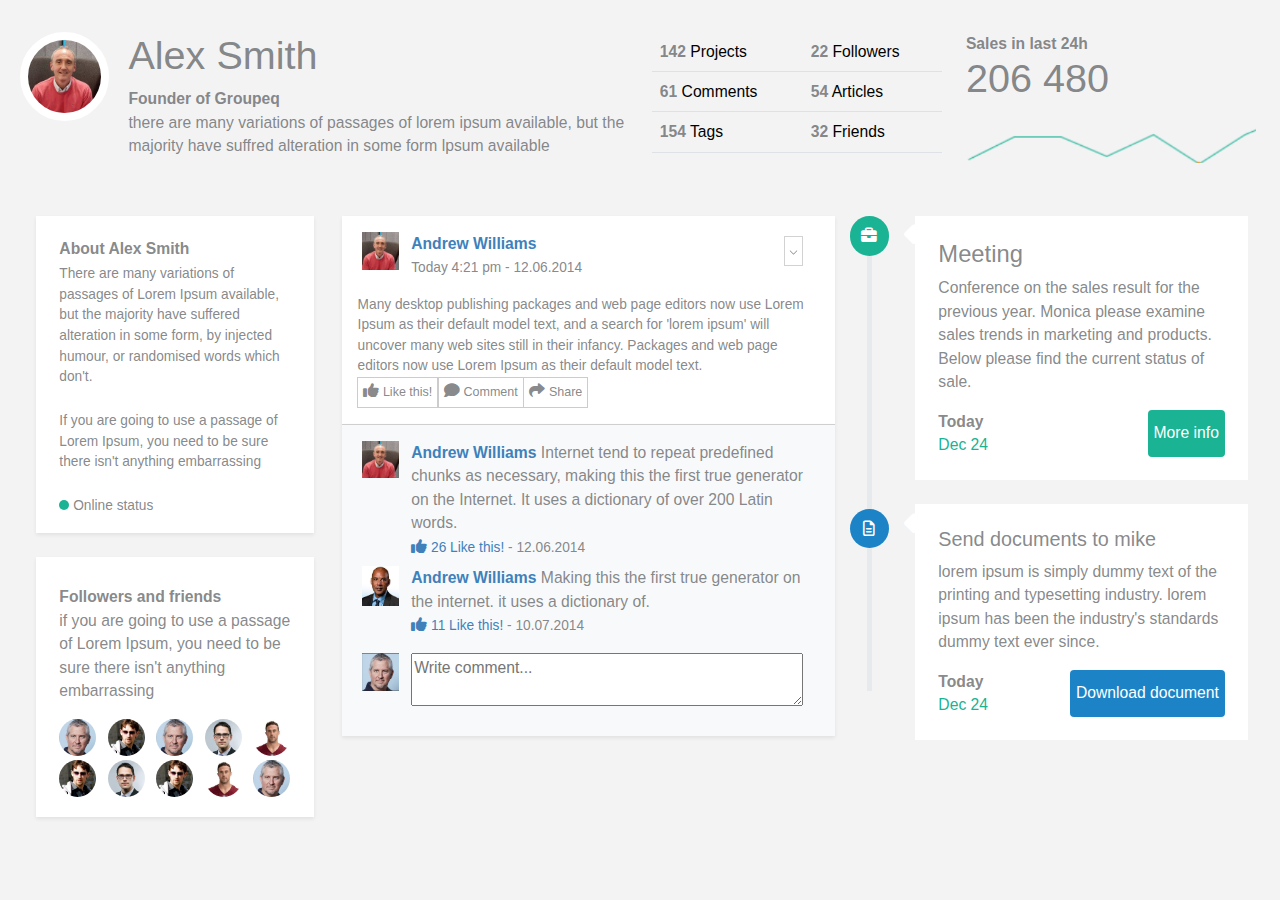
==== 1.2/index.html @ 4f1889ac "first commit" ====
<!DOCTYPE html>
<html lang="en">
  <head>
    <title>Title</title>
    <!-- Required meta tags -->
    <meta charset="utf-8" />
    <meta
      name="viewport"
      content="width=device-width, initial-scale=1, shrink-to-fit=no"
    />

    <!-- Bootstrap CSS v5.2.1 -->
    <link
      href="https://cdn.jsdelivr.net/npm/bootstrap@5.3.2/dist/css/bootstrap.min.css"
      rel="stylesheet"
    />
    <link rel="stylesheet" href="style.css" />
    <link
      rel="stylesheet"
      href="https://cdnjs.cloudflare.com/ajax/libs/font-awesome/6.1.1/css/all.min.css"
    />
  </head>

  <body>
    <div class="container-fluid p-2">
      <div class="row no-gutters p-3">
        <div class="col-lg-1 col-md-2 col-4 p-lg-2 p-md-2 p-sm-0 p-md-4">
          <img
            id="profile-img"
            class="rounded-circle"
            src="./assets/images (3).jpg"
          />
        </div>
        <div class="col-lg-5 col-md-4 col-8 py-2">
          <h4 class="display-6">Alex Smith</h4>
          <b>Founder of Groupeq</b>
          <p class="mb-0">
            there are many variations of passages of lorem ipsum available, but
            the majority have suffred alteration in some form lpsum available
          </p>
        </div>
        <div class="col-md-3 py-2 table-responsive">
          <table id="introtable" class="table">
            <tbody>
              <tr>
                <td><b>142</b> Projects</td>
                <td><b>22</b> Followers</td>
              </tr>
              <tr>
                <td><b>61</b> Comments</td>
                <td><b>54</b> Articles</td>
              </tr>
              <tr>
                <td><b>154</b> Tags</td>
                <td><b>32</b> Friends</td>
              </tr>
            </tbody>
          </table>
        </div>
        <div class="col-md-3 py-2 justify-content-center">
          <b>Sales in last 24h</b>
          <h4 class="display-6">206 480</h4>
          <img src="./assets/graph.png" class="img-fluid" />
        </div>
      </div>
      <div class="row p-4">
        <div class="col-md-3 px-3 card-columns">
          <div class="card shadow-sm px-4 py-3 mb-4">
            <h4 style="margin: 0px"><b class="lh-lg">About Alex Smith</b></h4>
            <small>
              There are many variations of passages of Lorem Ipsum available,
              but the majority have suffered alteration in some form, by
              injected humour, or randomised words which don't.
            </small>
            <br />
            <small>
              If you are going to use a passage of Lorem Ipsum, you need to be
              sure there isn't anything embarrassing
            </small>
            <br />
            <small class="mb-0">
              <span class="online-status"></span> Online status
            </small>
          </div>
          <div class="card p-4 shadow-sm mb-4">
            <h4 style="margin: 0px"><b>Followers and friends</b></h4>
            <p>
              if you are going to use a passage of Lorem Ipsum, you need to be
              sure there isn't anything embarrassing
            </p>
            <div class="grid-container">
              <div><img src="./assets/images (4).jpg" /></div>
              <div><img src="./assets/images.jpg" /></div>
              <div><img src="./assets/images (4).jpg" /></div>
              <div><img src="./assets/download (1).jpg" /></div>
              <div><img src="./assets/download.jpg" /></div>
              <div><img src="./assets/images.jpg" /></div>
              <div><img src="./assets/download (1).jpg" /></div>
              <div><img src="./assets/images.jpg" /></div>
              <div><img src="./assets/download.jpg" /></div>
              <div><img src="./assets/images (4).jpg" /></div>
            </div>
          </div>
        </div>
        <div class="col-md-5">
          <div id="post" class="card p-3 shadow-sm">
            <div class="row px-3">
              <div class="col-1 p-0">
                <img src="./assets/images (3).jpg" />
              </div>
              <div class="col-11">
                <b class="b-font">Andrew Williams</b><br />
                <small>Today 4:21 pm - 12.06.2014</small>
                <div class="droptag">
                  <img src="./assets/down.svg" style="width: 70%" ; />
                </div>
              </div>
            </div>
            <small class="mt-3 p-0">
              Many desktop publishing packages and web page editors now use
              Lorem Ipsum as their default model text, and a search for 'lorem
              ipsum' will uncover many web sites still in their infancy.
              Packages and web page editors now use Lorem Ipsum as their default
              model text.
            </small>
            <div class="like btn-group">
              <div class="button">
                <i class="fa fa-thumbs-up"></i> Like this!
              </div>
              <div class="button">
                <i class="fa-solid fa-comment"></i> Comment
              </div>
              <div class="button"><i class="fa-solid fa-share"></i> Share</div>
            </div>
          </div>
          <div
            id="comment"
            class="card p-3 bg-light shadow-sm mb-4"
            style="border-top: 1px solid rgb(207, 207, 207)"
          >
            <div class="row px-3">
              <div class="col-1 p-0">
                <img src="./assets/images (3).jpg" />
              </div>
              <div class="col-11">
                <p class="m-0">
                  <b class="b-font">Andrew Williams</b>

                  Internet tend to repeat predefined chunks as necessary, making
                  this the first true generator on the Internet. It uses a
                  dictionary of over 200 Latin words.
                </p>
                <small class="b-font"
                  ><i class="fa fa-thumbs-up" style="color: #3e81bb"></i> 26
                  Like this!
                </small>
                <small>- 12.06.2014</small>
              </div>
            </div>

            <div class="row px-3 my-2">
              <div class="col-1 p-0">
                <img src="./assets/images (1).jpg" />
              </div>
              <div class="col-11">
                <p class="m-0">
                  <b class="b-font">Andrew Williams</b>
                  Making this the first true generator on the internet. it uses
                  a dictionary of.
                </p>
                <small class="b-font"
                  ><i class="fa fa-thumbs-up" style="color: #3e81bb"></i> 11
                  Like this!
                </small>
                <small>- 10.07.2014</small>
              </div>
            </div>

            <div class="row px-3 my-2">
              <div class="col-1 p-0">
                <img src="./assets/images (4).jpg" />
              </div>
              <div class="col-11">
                <textarea
                  style="width: 100%"
                  placeholder="Write comment..."
                ></textarea>
              </div>
            </div>
          </div>
        </div>

        <div id="l-column" class="row col-md-4 p-0">
          <div class="col-2 p-0 justify-content-center d-flex">
            <div class="icon-g1 fixed">
              <i
                class="fa-solid fa-briefcase"
                style="align-items: center; color: #ffffff"
              ></i>
            </div>
            <div id="line" class="d-flex"></div>
            <div class="icon-b1" style="background: #1c84c6">
              <i
                class="fa-regular fa-file-lines"
                style="align-items: center; color: #ffffff"
              ></i>
            </div>
          </div>
          <div class="col-10 p-0">
            <i id="i1" class="fa fa-caret-left"></i>
            <div id="meeting" class="card p-4 mb-4">
              <h4>Meeting</h4>
              <p>
                Conference on the sales result for the previous year. Monica
                please examine sales trends in marketing and products. Below
                please find the current status of sale.
              </p>
              <div class="d-flex justify-content-between">
                <div>
                  <span>
                    <strong style="margin: 0%">Today<br /></strong
                  ></span>
                  <span style="color: #1ab394; margin-top: 1%">Dec 24</span>
                </div>

                <button type="button" style="width: auto">More info</button>
              </div>
            </div>

            <i id="i2" class="fa fa-caret-left"></i>
            <div id="download" class="card p-4 mb-4">
              <h5>Send documents to mike</h5>
              <p>
                lorem ipsum is simply dummy text of the printing and typesetting
                industry. lorem ipsum has been the industry's standards dummy
                text ever since.
              </p>

              <div class="d-flex justify-content-between">
                <div>
                  <span>
                    <strong style="margin: 0%">Today<br /></strong
                  ></span>
                  <span style="color: #1ab394; margin-top: 1%">Dec 24</span>
                </div>
                <button
                  type="button"
                  style="color: #fff; background: #1c84c6; width: auto"
                >
                  Download document
                </button>
              </div>
            </div>
          </div>
        </div>
      </div>
    </div>
  </body>
</html>
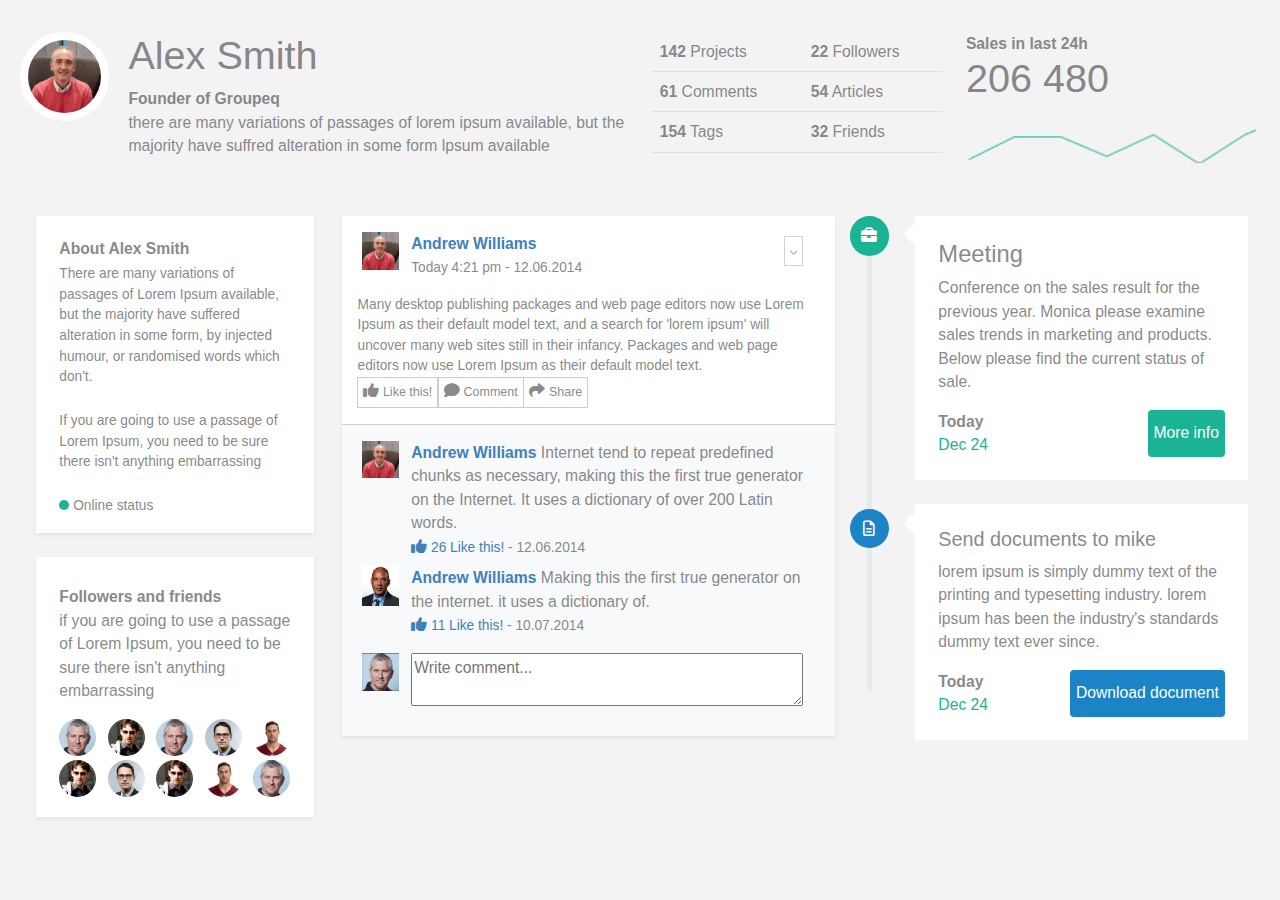
==== commit b4a79d8b: "tblcolor" ====
--- a/1.2/index.html
+++ b/1.2/index.html
@@ -43,16 +43,26 @@
           <table id="introtable" class="table">
             <tbody>
               <tr>
-                <td><b>142</b> Projects</td>
-                <td><b>22</b> Followers</td>
+                <td style="color: rgba(103, 106, 108, 0.8)">
+                  <b>142</b> Projects
+                </td>
+                <td style="color: rgba(103, 106, 108, 0.8)">
+                  <b>22</b> Followers
+                </td>
               </tr>
               <tr>
-                <td><b>61</b> Comments</td>
-                <td><b>54</b> Articles</td>
+                <td style="color: rgba(103, 106, 108, 0.8)">
+                  <b>61</b> Comments
+                </td>
+                <td style="color: rgba(103, 106, 108, 0.8)">
+                  <b>54</b> Articles
+                </td>
               </tr>
               <tr>
-                <td><b>154</b> Tags</td>
-                <td><b>32</b> Friends</td>
+                <td style="color: rgba(103, 106, 108, 0.8)"><b>154</b> Tags</td>
+                <td style="color: rgba(103, 106, 108, 0.8)">
+                  <b>32</b> Friends
+                </td>
               </tr>
             </tbody>
           </table>
